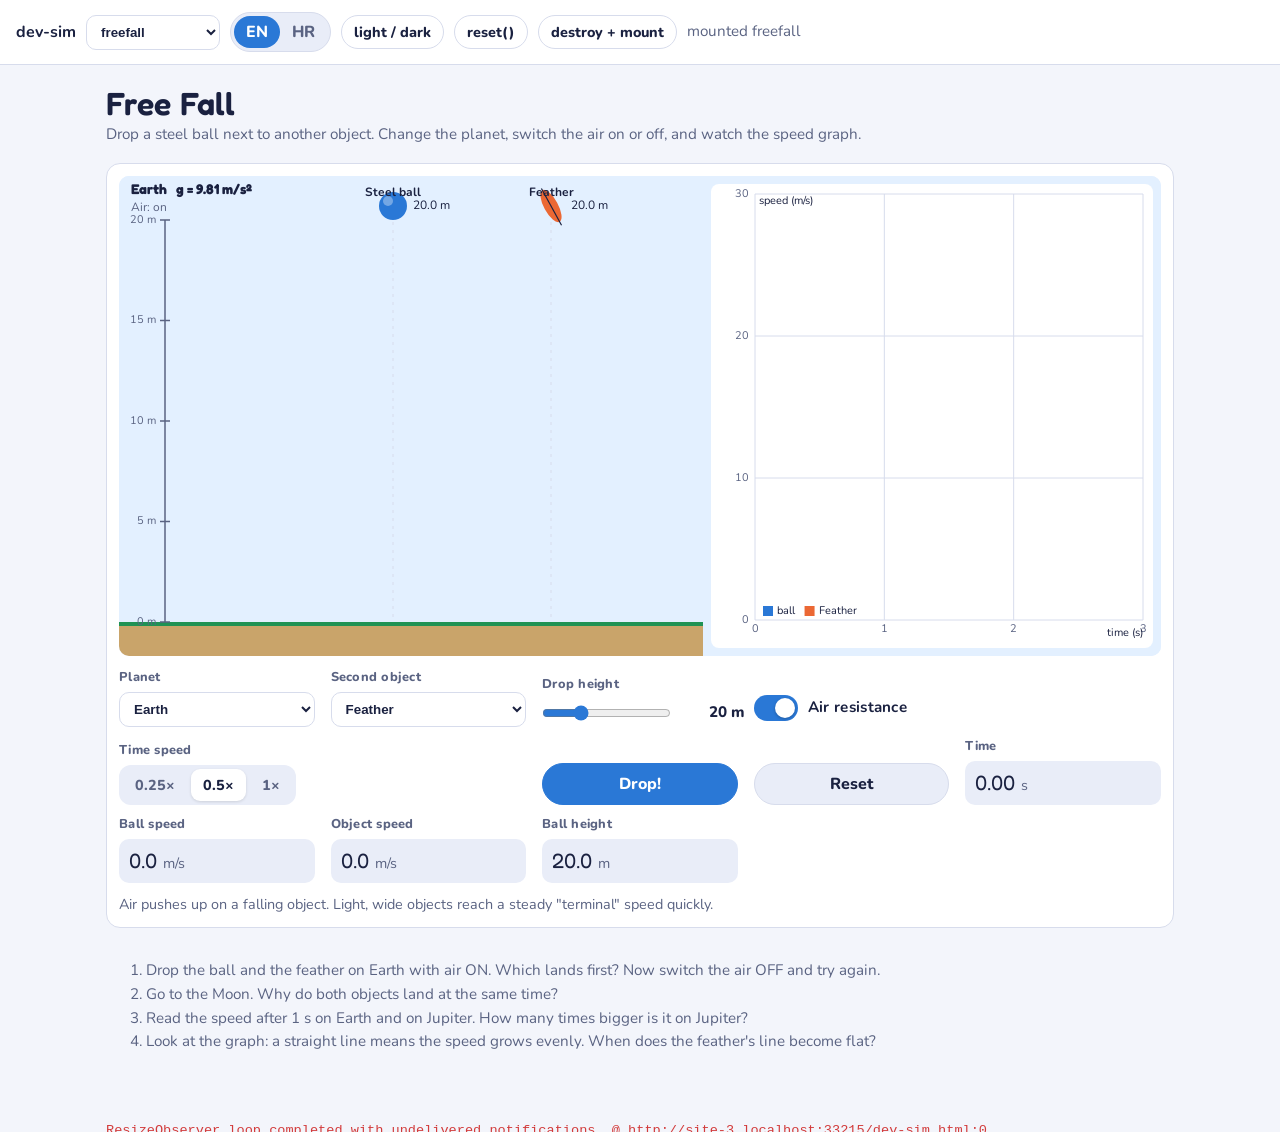
==== dev-sim.html @ 3a92bb30 "FizLab: bilingual physics learning app Co-Authored-By: Claude Fable 5.1 <noreply@anthropic.com>" ====
<!doctype html>
<html lang="en">
<head>
<meta charset="utf-8">
<meta name="viewport" content="width=device-width, initial-scale=1">
<title>FizLab sim dev harness</title>
<link rel="stylesheet" href="https://fonts.googleapis.com/css2?family=Fredoka:wght@500;600;700&family=Nunito:ital,wght@0,400;0,700;0,800;1,400&display=swap">
<link rel="stylesheet" href="css/app.css">
<style>
  .dev-bar { display:flex; gap:10px; align-items:center; flex-wrap:wrap; padding:12px 16px; border-bottom:1px solid var(--line); background:var(--surface); }
  .dev-main { max-width: 1100px; margin: 0 auto; padding: 20px 16px; display:grid; gap:16px; }
  .dev-tasks { color: var(--muted); font-size:.95rem; }
  #err { color: var(--bad); white-space: pre-wrap; font-family: ui-monospace, monospace; font-size: .85rem; }
</style>
</head>
<body>
<div class="dev-bar">
  <b>dev-sim</b>
  <select id="pick" class="sk-select"></select>
  <span class="lang-switch"><button data-l="en" class="is-active">EN</button><button data-l="hr">HR</button></span>
  <button id="theme" class="btn sm">light / dark</button>
  <button id="reset" class="btn sm">reset()</button>
  <button id="remount" class="btn sm">destroy + mount</button>
  <span id="status" class="dev-tasks"></span>
</div>
<div class="dev-main">
  <div><h1 id="title"></h1><p id="summary" class="dev-tasks"></p></div>
  <div class="sim-stage" id="stage"></div>
  <ol id="tasks" class="dev-tasks"></ol>
  <pre id="err"></pre>
</div>
<script src="js/sims/_core.js"></script>
<script>
(function(){
  const ids = ['freefall','motion','motiongraphs','galileo','forces','forcepairs','pendulum','circular','space','density','pressure','lever','states','energy','energybars','heat','heattransfer','spring','circuit','static','magnet','electromagnet','waves','sound','light','color','measure','inquiry'];
  const q = new URLSearchParams(location.search);
  let id = q.get('sim') || 'freefall';
  const pick = document.getElementById('pick');
  ids.forEach(i => { const o = document.createElement('option'); o.value = i; o.textContent = i; pick.appendChild(o); });
  pick.value = id;
  pick.addEventListener('change', () => { location.search = '?sim=' + pick.value; });
  let lang = 'en', handle = null;
  const err = document.getElementById('err');
  window.addEventListener('error', e => { err.textContent += '\n' + e.message + ' @ ' + (e.filename||'') + ':' + e.lineno; });
  function ctx() {
    return { lang, theme: SimKit.theme(), reducedMotion: false, t: o => SimKit.tr(o, lang) };
  }
  function mount() {
    const def = Sims.byId[id];
    if (!def) { err.textContent = 'Sim "' + id + '" did not register. Check the file name and Sims.register call.'; return; }
    document.getElementById('title').textContent = SimKit.tr(def.title, lang);
    document.getElementById('summary').textContent = SimKit.tr(def.summary, lang);
    const t = document.getElementById('tasks'); t.innerHTML = '';
    (def.tasks||[]).forEach(x => { const li = document.createElement('li'); li.textContent = SimKit.tr(x, lang); t.appendChild(li); });
    const stage = document.getElementById('stage'); stage.innerHTML = '';
    try { handle = def.mount(stage, ctx()); } catch (e) { err.textContent = 'mount() threw: ' + e.stack; console.error(e); }
    document.getElementById('status').textContent = 'mounted ' + id;
    if (q.get('auto') && handle && !window.__autoStarted) { window.__autoStarted = true; runAuto(); }
  }
  function runAuto() {
    // automated smoke sequence used by tools/smoke.sh
    const log = m => { err.textContent += '\n[auto] ' + m; };
    const steps = [
      () => { handle.setLang('hr'); lang = 'hr'; log('setLang hr ok'); },
      () => { document.documentElement.setAttribute('data-theme', 'dark'); handle.setTheme(SimKit.theme()); log('setTheme dark ok'); },
      () => { handle.reset(); log('reset ok'); },
      () => { // poke every control once
        const stage = document.getElementById('stage');
        stage.querySelectorAll('input[type=range]').forEach(r => { r.value = (parseFloat(r.min) + parseFloat(r.max)) / 2; r.dispatchEvent(new Event('input', {bubbles:true})); });
        stage.querySelectorAll('select').forEach(sel => { if (sel.options.length > 1) { sel.selectedIndex = 1; sel.dispatchEvent(new Event('change', {bubbles:true})); } });
        stage.querySelectorAll('input[type=checkbox]').forEach(c => { c.checked = !c.checked; c.dispatchEvent(new Event('change', {bubbles:true})); });
        stage.querySelectorAll('.sk-seg-btn').forEach(b => b.click());
        stage.querySelectorAll('button.sk-btn').forEach(b => b.click());
        log('poked controls ok');
      },
      () => { const c = document.querySelector('#stage canvas'); if (c) { const r = c.getBoundingClientRect(); const ev = (t, x, y) => c.dispatchEvent(new PointerEvent(t, {bubbles:true, clientX: r.left + x, clientY: r.top + y, pointerId: 1, isPrimary: true, button: 0})); ev('pointerdown', r.width*0.5, r.height*0.5); ev('pointermove', r.width*0.6, r.height*0.4); ev('pointerup', r.width*0.6, r.height*0.4); } log('pointer ok'); },
      () => { handle.destroy(); log('destroy ok'); mount(); log('remount ok'); },
      () => { handle.destroy(); log('SMOKE DONE'); }
    ];
    let i = 0;
    const next = () => { if (i >= steps.length) return; try { steps[i++](); } catch (e) { log('STEP FAILED: ' + (e.stack || e.message)); } setTimeout(next, 400); };
    setTimeout(next, 600);
  }
  document.querySelectorAll('.lang-switch button').forEach(b => b.addEventListener('click', () => {
    lang = b.dataset.l; document.querySelectorAll('.lang-switch button').forEach(x => x.classList.toggle('is-active', x === b));
    if (handle) { handle.setLang(lang); const def = Sims.byId[id]; document.getElementById('title').textContent = SimKit.tr(def.title, lang); document.getElementById('summary').textContent = SimKit.tr(def.summary, lang);
      const t = document.getElementById('tasks'); t.innerHTML=''; (def.tasks||[]).forEach(x => { const li = document.createElement('li'); li.textContent = SimKit.tr(x, lang); t.appendChild(li); }); }
  }));
  document.getElementById('theme').addEventListener('click', () => {
    const cur = document.documentElement.getAttribute('data-theme');
    const next = cur === 'dark' ? 'light' : 'dark';
    document.documentElement.setAttribute('data-theme', next);
    if (handle) handle.setTheme(SimKit.theme());
  });
  document.getElementById('reset').addEventListener('click', () => handle && handle.reset());
  document.getElementById('remount').addEventListener('click', () => { if (handle) handle.destroy(); mount(); });
  const s = document.createElement('script');
  s.src = 'js/sims/' + id + '.js';
  s.onload = mount;
  s.onerror = () => { err.textContent = 'Could not load js/sims/' + id + '.js'; };
  document.body.appendChild(s);
})();
</script>
</body>
</html>
---- css/app.css ----
/* FizLab — stylesheet
   Layout concept: "lab bench" — sticky top bar, a topic rail on wide screens,
   a content panel with Lesson / Simulation / Quiz / At-home tabs; home shows topic cards. */
:root {
  --font-display: 'Fredoka', 'Nunito', system-ui, sans-serif;
  --font-body: 'Nunito', system-ui, -apple-system, 'Segoe UI', sans-serif;
  --bg: #f3f5fb; --surface: #ffffff; --surface2: #e9edf8; --fg: #1a2140; --muted: #5a6382; --line: #d7dcec;
  --accent: #2a78d6; --accent-ink: #ffffff; --accent-soft: #dcebfb;
  --accent2: #eda100; --accent2-soft: #fff1cc;
  --good: #1f9254; --good-soft: #dcf5e6; --warn: #d08700; --warn-soft: #fff3d6; --bad: #d23c3c; --bad-soft: #fde1e1;
  --c1: #2a78d6; --c2: #eb6834; --c3: #1baf7a; --c4: #eda100; --c5: #e87ba4; --c6: #008300; --c7: #6250d6; --c8: #e34948;
  --sky: #e3f0ff; --ground: #c9a46a; --water: #8ec5f5;
  --shadow: 0 2px 10px rgba(26, 33, 64, .08);
  --radius: 14px;
  --rail-w: 264px;
}
@media (prefers-color-scheme: dark) {
  :root:not([data-theme="light"]) {
    --bg: #0e1322; --surface: #171d33; --surface2: #202842; --fg: #e9ecf8; --muted: #a4acc8; --line: #2d3657;
    --accent: #3987e5; --accent-ink: #ffffff; --accent-soft: #1d3457;
    --accent2: #f0b429; --accent2-soft: #3d3012;
    --good: #35b36f; --good-soft: #15321f; --warn: #e5a52c; --warn-soft: #3a2d10; --bad: #ee6b6b; --bad-soft: #3d1a1a;
    --c1: #3987e5; --c2: #d95926; --c3: #199e70; --c4: #c98500; --c5: #d55181; --c6: #008300; --c7: #9085e9; --c8: #e66767;
    --sky: #1a2744; --ground: #6b5533; --water: #2d5f99;
    --shadow: 0 2px 12px rgba(0, 0, 0, .35);
    color-scheme: dark;
  }
}
:root[data-theme="dark"] {
  --bg: #0e1322; --surface: #171d33; --surface2: #202842; --fg: #e9ecf8; --muted: #a4acc8; --line: #2d3657;
  --accent: #3987e5; --accent-ink: #ffffff; --accent-soft: #1d3457;
  --accent2: #f0b429; --accent2-soft: #3d3012;
  --good: #35b36f; --good-soft: #15321f; --warn: #e5a52c; --warn-soft: #3a2d10; --bad: #ee6b6b; --bad-soft: #3d1a1a;
  --c1: #3987e5; --c2: #d95926; --c3: #199e70; --c4: #c98500; --c5: #d55181; --c6: #008300; --c7: #9085e9; --c8: #e66767;
  --sky: #1a2744; --ground: #6b5533; --water: #2d5f99;
  --shadow: 0 2px 12px rgba(0, 0, 0, .35);
  color-scheme: dark;
}

* { box-sizing: border-box; }
html { height: 100%; }
body {
  margin: 0; min-height: 100%;
  background: var(--bg); color: var(--fg);
  font-family: var(--font-body); font-size: 16px; line-height: 1.55;
  -webkit-font-smoothing: antialiased;
}
body::before { content: ""; position: fixed; inset: 0 0 auto; height: env(safe-area-inset-top, 0px); z-index: 60; background: var(--surface); }
h1, h2, h3, h4 { font-family: var(--font-display); font-weight: 600; line-height: 1.2; margin: 0; text-wrap: balance; letter-spacing: .005em; }
p { margin: 0; }
a { color: var(--accent); }
button { font-family: inherit; font-size: inherit; color: inherit; }
:focus-visible { outline: 3px solid var(--accent); outline-offset: 2px; border-radius: 6px; }
[hidden] { display: none !important; }
.num { font-variant-numeric: tabular-nums; }
.visually-hidden { position: absolute; width: 1px; height: 1px; overflow: hidden; clip: rect(0 0 0 0); white-space: nowrap; }

/* ---------- top bar ---------- */
.topbar {
  position: sticky; top: env(safe-area-inset-top, 0px); z-index: 50;
  background: var(--surface); border-bottom: 1px solid var(--line);
  padding-left: max(16px, env(safe-area-inset-left, 0px)); padding-right: max(16px, env(safe-area-inset-right, 0px));
}
.topbar-inner { max-width: 1280px; margin: 0 auto; display: flex; align-items: center; gap: 8px 12px; min-height: 56px; flex-wrap: wrap; padding-block: 6px; }
.brand { display: flex; align-items: center; gap: 10px; text-decoration: none; color: inherit; margin-right: auto; order: 1; }
.top-tools { order: 2; }
.nav { order: 3; flex: 1 1 100%; overflow-x: auto; flex-wrap: nowrap; scrollbar-width: none; -webkit-overflow-scrolling: touch; margin: 0 -4px; padding: 0 4px 2px; }
.nav::-webkit-scrollbar { display: none; }
@media (min-width: 900px) { .nav { order: 2; flex: 0 1 auto; overflow: visible; margin: 0; padding: 0; } .top-tools { order: 3; } }
.brand-mark { width: 36px; height: 36px; flex: none; }
.brand-name { font-family: var(--font-display); font-weight: 700; font-size: 1.35rem; letter-spacing: .01em; }
.brand-tag { font-size: .8rem; color: var(--muted); display: none; }
@media (min-width: 720px) { .brand-tag { display: block; } }
.nav { display: flex; gap: 4px; }
.nav a {
  text-decoration: none; color: var(--muted); padding: 7px 12px; border-radius: 999px; font-weight: 700; font-size: .95rem; white-space: nowrap;
}
.nav a:hover { background: var(--surface2); color: var(--fg); }
.nav a.is-active { background: var(--accent-soft); color: var(--accent); }
.top-tools { display: flex; align-items: center; gap: 8px; }

.lang-switch { display: inline-flex; border: 1px solid var(--line); border-radius: 999px; padding: 3px; background: var(--surface2); }
.lang-switch button {
  border: 0; background: transparent; padding: 5px 12px; border-radius: 999px; font-weight: 800; cursor: pointer; color: var(--muted);
}
.lang-switch button.is-active { background: var(--accent); color: var(--accent-ink); }
.icon-btn { border: 1px solid var(--line); background: var(--surface); width: 38px; height: 38px; border-radius: 50%; cursor: pointer; display: inline-grid; place-items: center; }
.icon-btn:hover { background: var(--surface2); }
.icon-btn svg { width: 20px; height: 20px; }

/* ---------- app frame ---------- */
.app {
  max-width: 1280px; margin: 0 auto;
  padding-left: max(16px, env(safe-area-inset-left, 0px)); padding-right: max(16px, env(safe-area-inset-right, 0px));
  padding-block: 20px 56px;
  display: grid; grid-template-columns: 1fr; gap: 24px;
}
@media (min-width: 1000px) {
  .app.has-rail { grid-template-columns: var(--rail-w) minmax(0, 1fr); }
}
.rail { display: none; }
@media (min-width: 1000px) {
  .app.has-rail .rail { display: block; position: sticky; top: calc(76px + env(safe-area-inset-top, 0px)); align-self: start; max-height: calc(100vh - 100px); overflow: auto; }
}
.rail h2 { font-size: .8rem; text-transform: uppercase; letter-spacing: .08em; color: var(--muted); font-family: var(--font-body); font-weight: 800; margin: 8px 12px 6px; }
.rail-list { list-style: none; margin: 0 0 14px; padding: 0; display: grid; gap: 2px; }
.rail-list a { display: flex; align-items: center; gap: 10px; text-decoration: none; color: inherit; padding: 8px 12px; border-radius: 10px; font-weight: 700; font-size: .95rem; }
.rail-list a:hover { background: var(--surface2); }
.rail-list a.is-active { background: var(--accent-soft); color: var(--accent); }
.rail-list .dot { width: 10px; height: 10px; border-radius: 50%; flex: none; }
.rail-list .pct { margin-left: auto; font-size: .75rem; color: var(--muted); }
main { min-width: 0; }

/* ---------- home ---------- */
.hero {
  background: var(--surface); border: 1px solid var(--line); border-radius: 22px; padding: 28px; display: grid; gap: 18px; grid-template-columns: 1fr; align-items: center;
  box-shadow: var(--shadow); overflow: hidden; position: relative;
}
@media (min-width: 820px) { .hero { grid-template-columns: 1.3fr 1fr; padding: 36px; } }
.hero h1 { font-size: clamp(1.9rem, 4vw, 3rem); }
.hero h1 em { font-style: normal; color: var(--accent); }
.hero .lede { color: var(--muted); font-size: 1.1rem; max-width: 52ch; margin-top: 10px; }
.hero-actions { display: flex; gap: 10px; flex-wrap: wrap; margin-top: 18px; }
.hero-art { min-height: 200px; }
.hero-art canvas { width: 100%; height: 240px; display: block; border-radius: 16px; background: var(--sky); }
.stats { display: flex; gap: 22px; flex-wrap: wrap; margin-top: 18px; }
.stat b { font-family: var(--font-display); font-size: 1.5rem; display: block; line-height: 1; }
.stat span { font-size: .85rem; color: var(--muted); }

.section-head { display: flex; align-items: baseline; justify-content: space-between; gap: 12px; flex-wrap: wrap; margin: 30px 0 14px; }
.section-head h2 { font-size: 1.5rem; }
.chips { display: flex; gap: 8px; flex-wrap: wrap; }
.chip { border: 1px solid var(--line); background: var(--surface); border-radius: 999px; padding: 6px 12px; font-weight: 700; font-size: .85rem; cursor: pointer; color: var(--muted); }
.chip.is-active { background: var(--fg); color: var(--bg); border-color: var(--fg); }

.topic-grid { display: grid; grid-template-columns: repeat(auto-fill, minmax(230px, 1fr)); gap: 14px; }
.topic-card {
  position: relative; text-align: left; border: 1px solid var(--line); background: var(--surface); border-radius: var(--radius); padding: 16px; cursor: pointer;
  display: grid; grid-template-columns: 48px 1fr; gap: 12px; align-items: start; transition: transform .15s ease, box-shadow .15s ease; text-decoration: none; color: inherit;
}
.topic-card:hover { transform: translateY(-2px); box-shadow: var(--shadow); }
.topic-icon { width: 48px; height: 48px; border-radius: 14px; display: grid; place-items: center; color: #fff; }
.topic-icon svg { width: 28px; height: 28px; }
.topic-card h3 { font-size: 1.15rem; }
.topic-card .tag { font-size: .8rem; color: var(--muted); margin-top: 2px; }
.topic-card .meta { grid-column: 1 / -1; display: flex; gap: 10px; align-items: center; font-size: .8rem; color: var(--muted); }
.progress-bar { flex: 1; height: 6px; background: var(--surface2); border-radius: 999px; overflow: hidden; }
.progress-bar i { display: block; height: 100%; background: var(--good); border-radius: 999px; }
.grade-pill { font-size: .72rem; font-weight: 800; padding: 2px 8px; border-radius: 999px; background: var(--surface2); color: var(--muted); letter-spacing: .03em; }

.quick-grid { display: grid; grid-template-columns: repeat(auto-fill, minmax(220px, 1fr)); gap: 14px; }
.quick-card { border: 1px solid var(--line); background: var(--surface); border-radius: var(--radius); padding: 16px; text-align: left; cursor: pointer; display: grid; gap: 6px; text-decoration: none; color: inherit; }
.quick-card:hover { box-shadow: var(--shadow); }
.quick-card h3 { font-size: 1.05rem; }
.quick-card p { color: var(--muted); font-size: .9rem; }

/* ---------- buttons ---------- */
.btn { border: 1px solid var(--line); background: var(--surface); color: var(--fg); padding: 10px 18px; border-radius: 999px; font-weight: 800; cursor: pointer; display: inline-flex; align-items: center; gap: 8px; text-decoration: none; }
.btn:hover { background: var(--surface2); }
.btn.primary { background: var(--accent); color: var(--accent-ink); border-color: var(--accent); }
.btn.primary:hover { filter: brightness(1.08); }
.btn.warm { background: var(--accent2); color: #2a1d00; border-color: var(--accent2); }
.btn.ghost { background: transparent; }
.btn:disabled { opacity: .5; cursor: default; }
.btn.sm { padding: 6px 12px; font-size: .9rem; }

/* ---------- topic view ---------- */
.topic-head { display: grid; gap: 10px; margin-bottom: 18px; }
.topic-head .crumbs { font-size: .9rem; color: var(--muted); display: flex; gap: 8px; align-items: center; }
.topic-head .crumbs a { color: var(--muted); text-decoration: none; font-weight: 700; }
.topic-head .crumbs a:hover { color: var(--accent); }
.topic-title { display: flex; align-items: center; gap: 14px; flex-wrap: wrap; }
.topic-title h1 { font-size: clamp(1.6rem, 3vw, 2.3rem); }
.topic-title .topic-icon { width: 54px; height: 54px; }
.topic-head .lede { color: var(--muted); max-width: 70ch; font-size: 1.05rem; }

.tabs { display: flex; gap: 4px; border-bottom: 2px solid var(--line); margin-bottom: 20px; overflow-x: auto; }
.tabs button { border: 0; background: transparent; padding: 10px 14px; font-weight: 800; color: var(--muted); cursor: pointer; border-bottom: 3px solid transparent; margin-bottom: -2px; white-space: nowrap; display: inline-flex; gap: 8px; align-items: center; }
.tabs button.is-active { color: var(--accent); border-bottom-color: var(--accent); }
.tabs .done { width: 8px; height: 8px; border-radius: 50%; background: var(--good); display: inline-block; }

/* lesson */
.lesson { display: grid; gap: 22px; grid-template-columns: 1fr; }
@media (min-width: 1100px) { .lesson { grid-template-columns: minmax(0, 1fr) 300px; align-items: start; } }
.prose { max-width: 68ch; min-width: 0; font-size: 1.05rem; }
.prose section { margin-bottom: 26px; }
.prose h3 { font-size: 1.35rem; margin-bottom: 8px; }
.prose p { margin-bottom: 10px; }
.prose p:last-child { margin-bottom: 0; }
.prose .fig { margin: 12px 0; background: var(--surface); border: 1px solid var(--line); border-radius: 12px; padding: 10px; overflow-x: auto; }
.prose .fig svg { max-width: 100%; height: auto; display: block; margin: 0 auto; }
.prose ul { margin: 6px 0 10px; padding-left: 22px; }
.aside { display: grid; gap: 14px; min-width: 0; }
.panel { background: var(--surface); border: 1px solid var(--line); border-radius: var(--radius); padding: 16px; }
.panel h4 { font-size: .8rem; text-transform: uppercase; letter-spacing: .08em; color: var(--muted); font-family: var(--font-body); font-weight: 800; margin-bottom: 10px; }
.formula { font-family: var(--font-display); font-size: 1.45rem; padding: 8px 0 2px; }
.formula-row { padding: 8px 0; border-top: 1px solid var(--line); }
.formula-row:first-of-type { border-top: 0; }
.formula-row .desc { font-size: .9rem; color: var(--muted); }
.formula-row .units { font-size: .85rem; color: var(--fg); }
.terms { display: grid; gap: 8px; }
.term { display: grid; gap: 2px; }
.term b { font-weight: 800; }
.term span { font-size: .9rem; color: var(--muted); }
.term .alt { font-size: .8rem; color: var(--accent); font-weight: 700; }
.callout { border-left: 4px solid var(--accent2); background: var(--accent2-soft); border-radius: 10px; padding: 12px 14px; }
.callout h4 { color: var(--fg); }

/* sim */
.sim-head { display: flex; gap: 10px; align-items: center; flex-wrap: wrap; margin-bottom: 12px; }
.sim-head .summary { color: var(--muted); flex: 1 1 260px; }
.sim-wrap { display: grid; gap: 18px; grid-template-columns: 1fr; }
@media (min-width: 1100px) { .sim-wrap { grid-template-columns: minmax(0, 1fr) 280px; align-items: start; } }
.sim-stage { min-width: 0; background: var(--surface); border: 1px solid var(--line); border-radius: var(--radius); padding: 12px; }
.sk-canvas-wrap { width: 100%; }
.sk-canvas { display: block; width: 100%; border-radius: 10px; background: var(--sky); touch-action: none; }
.sim-tasks ol { margin: 0; padding: 0; list-style: none; display: grid; gap: 8px; }
.sim-tasks li { display: flex; gap: 10px; align-items: flex-start; font-size: .95rem; }
.sim-tasks input { margin-top: 4px; width: 18px; height: 18px; accent-color: var(--good); flex: none; }
.sim-tasks li.done label { text-decoration: line-through; color: var(--muted); }

/* SimKit controls */
.sk-controls { display: grid; grid-template-columns: repeat(auto-fit, minmax(170px, 1fr)); gap: 10px 16px; margin-top: 12px; align-items: end; }
.sk-field { display: grid; gap: 4px; min-width: 0; }
.sk-field.is-disabled { opacity: .45; }
.sk-label { font-size: .8rem; font-weight: 800; color: var(--muted); letter-spacing: .02em; }
.sk-slider-row { display: flex; align-items: center; gap: 10px; }
.sk-slider { flex: 1; accent-color: var(--accent); height: 28px; margin: 0; min-width: 0; }
.sk-value { font-variant-numeric: tabular-nums; font-weight: 800; min-width: 64px; text-align: right; font-size: .95rem; white-space: nowrap; }
.sk-btn { border: 1px solid var(--line); background: var(--surface2); color: var(--fg); padding: 9px 14px; border-radius: 999px; font-weight: 800; cursor: pointer; white-space: nowrap; }
.sk-btn:hover { filter: brightness(1.04); }
.sk-btn.primary { background: var(--accent); color: var(--accent-ink); border-color: var(--accent); }
.sk-btn.is-active { outline: 3px solid var(--accent-soft); }
.sk-btn:disabled { opacity: .5; cursor: default; }
.sk-field-btn { align-self: end; }
.sk-select { border: 1px solid var(--line); background: var(--surface); color: var(--fg); padding: 8px 10px; border-radius: 10px; font-weight: 700; min-width: 0; }
.sk-field-toggle { grid-template-columns: auto 1fr; align-items: center; gap: 10px; padding: 4px 0 6px; }
.sk-field-toggle .sk-label { font-size: .95rem; color: var(--fg); font-weight: 700; }
.sk-switch { position: relative; width: 44px; height: 26px; display: inline-block; }
.sk-switch .sk-check { position: absolute; inset: 0; width: 100%; height: 100%; margin: 0; opacity: 0; cursor: pointer; }
.sk-switch-knob { position: absolute; inset: 0; background: var(--line); border-radius: 999px; transition: background .15s; pointer-events: none; }
.sk-switch-knob::after { content: ""; position: absolute; top: 3px; left: 3px; width: 20px; height: 20px; border-radius: 50%; background: var(--surface); transition: transform .15s; box-shadow: 0 1px 3px rgba(0,0,0,.25); }
.sk-check:checked + .sk-switch-knob { background: var(--accent); }
.sk-check:checked + .sk-switch-knob::after { transform: translateX(18px); }
.sk-check:focus-visible + .sk-switch-knob { outline: 3px solid var(--accent); outline-offset: 2px; }
.sk-seg { display: inline-flex; flex-wrap: wrap; gap: 4px; background: var(--surface2); padding: 4px; border-radius: 12px; justify-self: start; }
@media (min-width: 560px) { .sk-field-seg { grid-column: span 2; } }
.sk-seg-btn { border: 0; background: transparent; padding: 6px 12px; border-radius: 9px; font-weight: 800; cursor: pointer; color: var(--muted); font-size: .9rem; }
.sk-seg-btn.is-active { background: var(--surface); color: var(--fg); box-shadow: 0 1px 3px rgba(0,0,0,.12); }
.sk-field-readout .sk-readout { display: flex; align-items: baseline; gap: 6px; padding: 6px 10px; background: var(--surface2); border-radius: 10px; }
.sk-readout-value { font-family: var(--font-display); font-size: 1.3rem; font-variant-numeric: tabular-nums; }
.sk-readout-unit { color: var(--muted); font-size: .9rem; }
.sk-note { grid-column: 1 / -1; color: var(--muted); font-size: .9rem; margin: 0; }

/* quiz */
.quiz { max-width: 760px; }
.quiz-top { display: flex; align-items: center; justify-content: space-between; gap: 12px; margin-bottom: 14px; flex-wrap: wrap; }
.quiz-top .progress-bar { flex: 1 1 160px; height: 10px; }
.quiz-card { background: var(--surface); border: 1px solid var(--line); border-radius: var(--radius); padding: 22px; display: grid; gap: 16px; }
.quiz-q { font-size: 1.25rem; font-weight: 700; }
.quiz-type { font-size: .78rem; text-transform: uppercase; letter-spacing: .08em; color: var(--muted); font-weight: 800; }
.options { display: grid; gap: 10px; }
.option { text-align: left; border: 2px solid var(--line); background: var(--surface); border-radius: 12px; padding: 12px 14px; cursor: pointer; display: flex; gap: 12px; align-items: center; font-size: 1.02rem; }
.option:hover:not(:disabled) { border-color: var(--accent); }
.option .key { width: 28px; height: 28px; border-radius: 8px; background: var(--surface2); display: inline-grid; place-items: center; font-weight: 800; font-size: .9rem; flex: none; }
.option.correct { border-color: var(--good); background: var(--good-soft); }
.option.wrong { border-color: var(--bad); background: var(--bad-soft); }
.option:disabled { cursor: default; }
.num-answer { display: flex; gap: 10px; align-items: center; flex-wrap: wrap; }
.num-answer input { font: inherit; font-size: 1.1rem; padding: 10px 12px; border: 2px solid var(--line); border-radius: 10px; width: 160px; background: var(--surface); color: var(--fg); font-variant-numeric: tabular-nums; }
.num-answer .unit { font-weight: 800; color: var(--muted); }
.feedback { border-radius: 12px; padding: 12px 14px; display: grid; gap: 4px; }
.feedback.ok { background: var(--good-soft); border-left: 4px solid var(--good); }
.feedback.no { background: var(--bad-soft); border-left: 4px solid var(--bad); }
.feedback b { font-weight: 800; }
.quiz-actions { display: flex; gap: 10px; justify-content: flex-end; flex-wrap: wrap; }
.result { text-align: center; display: grid; gap: 14px; justify-items: center; padding: 10px; }
.score-ring { width: 150px; height: 150px; position: relative; }
.score-ring svg { width: 100%; height: 100%; transform: rotate(-90deg); }
.score-ring .label { position: absolute; inset: 0; display: grid; place-items: center; font-family: var(--font-display); font-size: 2rem; }
.result p { color: var(--muted); max-width: 44ch; }

/* at home */
.experiment { display: grid; gap: 16px; grid-template-columns: 1fr; max-width: 900px; }
@media (min-width: 820px) { .experiment { grid-template-columns: 1fr 1fr; } }
.experiment .panel ol, .experiment .panel ul { margin: 0; padding-left: 20px; display: grid; gap: 6px; }
.experiment .wide { grid-column: 1 / -1; }
.safety { border-left: 4px solid var(--warn); background: var(--warn-soft); border-radius: 10px; padding: 10px 14px; font-size: .95rem; }

/* glossary / formulas / flashcards / progress */
.toolbar { display: flex; gap: 10px; align-items: center; flex-wrap: wrap; margin-bottom: 16px; }
.search { font: inherit; padding: 10px 14px; border: 1px solid var(--line); border-radius: 999px; background: var(--surface); color: var(--fg); flex: 1 1 220px; min-width: 0; }
.table-wrap { overflow-x: auto; border: 1px solid var(--line); border-radius: var(--radius); background: var(--surface); }
table { border-collapse: collapse; width: 100%; min-width: 560px; }
th, td { text-align: left; padding: 10px 14px; border-bottom: 1px solid var(--line); vertical-align: top; }
th { font-size: .78rem; text-transform: uppercase; letter-spacing: .08em; color: var(--muted); }
tr:last-child td { border-bottom: 0; }
td b { font-weight: 800; }
td .alt { color: var(--accent); font-weight: 700; }
.formula-grid { display: grid; grid-template-columns: repeat(auto-fill, minmax(260px, 1fr)); gap: 14px; }
.formula-card { background: var(--surface); border: 1px solid var(--line); border-radius: var(--radius); padding: 16px; display: grid; gap: 6px; }
.formula-card .formula { font-size: 1.6rem; }
.formula-card .topic { font-size: .78rem; color: var(--muted); text-transform: uppercase; letter-spacing: .08em; font-weight: 800; }

.flash { max-width: 560px; margin: 0 auto; display: grid; gap: 14px; justify-items: center; }
.flashcard { width: 100%; aspect-ratio: 16 / 9; max-width: 100%; perspective: 1200px; cursor: pointer; border: 0; background: transparent; padding: 0; }
.flashcard-inner { position: relative; width: 100%; height: 100%; transition: transform .5s; transform-style: preserve-3d; }
.flashcard.is-flipped .flashcard-inner { transform: rotateY(180deg); }
.flash-face { position: absolute; inset: 0; backface-visibility: hidden; border-radius: 18px; border: 1px solid var(--line); background: var(--surface); display: grid; place-items: center; padding: 24px; text-align: center; font-size: 1.3rem; box-shadow: var(--shadow); }
.flash-face.back { transform: rotateY(180deg); background: var(--accent-soft); font-size: 1.05rem; }
.flash-face small { display: block; font-size: .78rem; color: var(--muted); text-transform: uppercase; letter-spacing: .08em; margin-bottom: 8px; font-weight: 800; }
@media (prefers-reduced-motion: reduce) { .flashcard-inner { transition: none; } .topic-card { transition: none; } }

.badges { display: grid; grid-template-columns: repeat(auto-fill, minmax(200px, 1fr)); gap: 12px; }
.badge { background: var(--surface); border: 1px solid var(--line); border-radius: var(--radius); padding: 14px; display: grid; grid-template-columns: 44px 1fr; gap: 12px; align-items: center; }
.badge.locked { opacity: .5; filter: grayscale(1); }
.badge-icon { width: 44px; height: 44px; border-radius: 50%; display: grid; place-items: center; background: var(--accent2-soft); color: var(--fg); font-size: 1.3rem; }
.badge b { display: block; }
.badge span { font-size: .85rem; color: var(--muted); }
.progress-table td .progress-bar { width: 140px; display: inline-block; vertical-align: middle; margin-right: 8px; }

.empty { color: var(--muted); padding: 24px; text-align: center; }
footer.foot { color: var(--muted); font-size: .85rem; text-align: center; padding: 30px 0 0; }
.toast { position: fixed; left: 50%; bottom: calc(20px + env(safe-area-inset-bottom, 0px)); transform: translateX(-50%); background: var(--fg); color: var(--bg); padding: 10px 16px; border-radius: 999px; font-weight: 700; box-shadow: var(--shadow); z-index: 80; opacity: 0; transition: opacity .25s; pointer-events: none; }
.toast.show { opacity: 1; }
.kbd { font-family: ui-monospace, monospace; font-size: .8rem; background: var(--surface2); padding: 1px 6px; border-radius: 6px; border: 1px solid var(--line); }

/* ---------- practice problems ---------- */
.practice { max-width: 820px; }
.practice-card { background: var(--surface); border: 1px solid var(--line); border-radius: var(--radius); padding: 22px; display: grid; gap: 14px; }
.practice-head { display: flex; justify-content: space-between; gap: 10px; flex-wrap: wrap; align-items: center; }
.practice-head a { text-decoration: none; }
.level-stars { font-size: .85rem; font-weight: 800; color: var(--accent2); letter-spacing: .05em; }
.practice-text { font-size: 1.15rem; font-weight: 700; line-height: 1.5; }
.practice-hint { background: var(--accent2-soft); border-left: 4px solid var(--accent2); border-radius: 10px; padding: 10px 14px; }
.practice-steps { background: var(--surface2); border-radius: 12px; padding: 12px 16px; }
.practice-steps ol { margin: 6px 0 0; padding-left: 22px; display: grid; gap: 4px; font-variant-numeric: tabular-nums; }
.practice-answer { margin-top: 8px; font-weight: 800; }
.practice-actions { justify-content: flex-start; }
.quiz-top .summary { color: var(--muted); flex: 1 1 260px; margin: 0; }
.worksheet { margin-top: 16px; }
.ws-list { margin: 0; padding-left: 26px; display: grid; gap: 14px; }
.ws-list li { background: var(--surface); border: 1px solid var(--line); border-radius: 12px; padding: 12px 14px 12px 10px; }
.ws-meta { display: flex; gap: 10px; align-items: center; margin-bottom: 4px; }
.ws-answer { display: none; margin-top: 8px; color: var(--good); }
.worksheet.show-answers .ws-answer { display: block; }
.summary-panel { margin-bottom: 26px; border-left: 4px solid var(--accent); }
.summary-list { margin: 0; padding-left: 20px; display: grid; gap: 6px; font-size: 1rem; }
.myth { padding: 8px 0; border-top: 1px solid var(--line); font-size: .92rem; display: grid; gap: 3px; }
.myth:first-of-type { border-top: 0; }
.myth-q { color: var(--muted); }
.myth-a b { color: var(--good); }
.worked { background: var(--surface); border: 1px solid var(--line); border-radius: var(--radius); padding: 18px; margin-top: 10px; }
.worked .practice-text { font-size: 1.05rem; }
.worked .practice-steps { margin-top: 10px; }

/* ---------- scientists ---------- */
.sci-grid { display: grid; gap: 12px; }
.sci-card { display: grid; grid-template-columns: 64px 1fr; gap: 14px; background: var(--surface); border: 1px solid var(--line); border-radius: var(--radius); padding: 16px; align-items: start; }
.sci-card.is-croatia { border-left: 4px solid var(--c8); }
.sci-year { font-family: var(--font-display); font-size: 1.2rem; color: var(--muted); padding-top: 4px; }
.sci-main { display: grid; gap: 6px; min-width: 0; }
.sci-main h3 { font-size: 1.25rem; }
.sci-meta { display: flex; gap: 8px; flex-wrap: wrap; align-items: center; color: var(--muted); font-size: .9rem; }
.sci-field { color: var(--accent); font-weight: 700; font-size: .95rem; }
.sci-body { display: grid; gap: 10px; margin-top: 4px; }
.sci-body .chips { display: inline-flex; }
.sci-body a.chip { text-decoration: none; }
.sci-main > .btn { justify-self: start; }

/* ---------- converter ---------- */
.converter { display: grid; gap: 12px; margin-bottom: 16px; }
.converter .toolbar { margin: 0; }
.conv-result { font-family: var(--font-display); font-size: 1.5rem; padding: 10px 14px; background: var(--accent-soft); border-radius: 12px; color: var(--fg); overflow-wrap: anywhere; }

/* ---------- brain teasers + guide ---------- */
.rank-pool { display: grid; gap: 8px; }
.rank-placed { margin: 0 0 12px; padding: 0; list-style: none; display: grid; gap: 6px; }
.rank-placed li { display: flex; gap: 10px; align-items: center; background: var(--surface2); border-radius: 10px; padding: 8px 12px; border: 2px solid transparent; }
.rank-placed li.correct { border-color: var(--good); background: var(--good-soft); }
.rank-placed li.wrong { border-color: var(--bad); background: var(--bad-soft); }
.rank-placed .key, .rank-pool .key { width: 28px; height: 28px; border-radius: 8px; background: var(--surface); display: inline-grid; place-items: center; font-weight: 800; font-size: .9rem; flex: none; }
.rank-correct { margin: 6px 0 0; padding-left: 22px; }
.guide { margin-top: 16px; }
.guide summary { cursor: pointer; font-weight: 800; color: var(--accent); }
.guide-steps { margin: 10px 0 0; padding-left: 22px; display: grid; gap: 6px; }
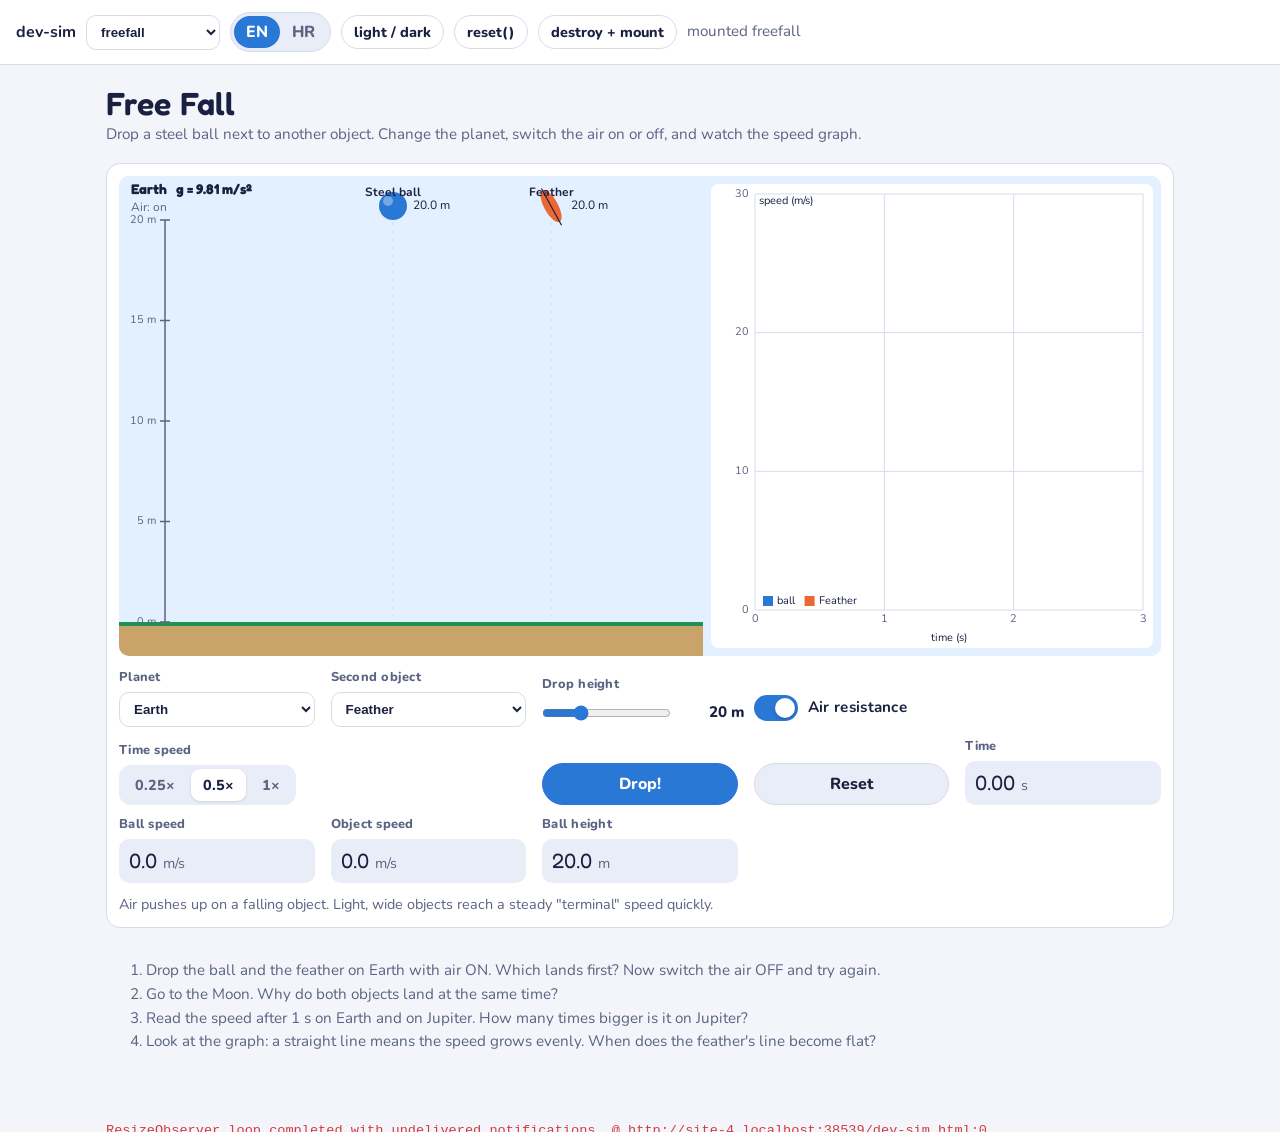
==== commit c5a599c9: "Add home lab, exams, teacher corner and 20 new simulations Research-based extension inspired by univ" ====
--- a/dev-sim.html
+++ b/dev-sim.html
@@ -32,7 +32,7 @@
 <script src="js/sims/_core.js"></script>
 <script>
 (function(){
-  const ids = ['freefall','motion','motiongraphs','galileo','forces','forcepairs','pendulum','circular','space','density','pressure','lever','states','energy','energybars','heat','heattransfer','spring','circuit','static','magnet','electromagnet','waves','sound','light','color','measure','inquiry'];
+  const ids = ['freefall','motion','motiongraphs','galileo','forces','forcepairs','pendulum','circular','space','density','pressure','lever','states','energy','energybars','heat','heattransfer','spring','circuit','static','magnet','electromagnet','waves','sound','light','color','measure','inquiry','lens','eclipse','ripple','induction','resistance','energychain','gas','expansion','heatingcurve','hydraulics','pulleys','balance','friction','orbits','projectile','collisions','stopwatch','tonegen','datalab','sensors'];
   const q = new URLSearchParams(location.search);
   let id = q.get('sim') || 'freefall';
   const pick = document.getElementById('pick');
--- a/css/app.css
+++ b/css/app.css
@@ -384,3 +384,91 @@
 .guide { margin-top: 16px; }
 .guide summary { cursor: pointer; font-weight: 800; color: var(--accent); }
 .guide-steps { margin: 10px 0 0; padding-left: 22px; display: grid; gap: 6px; }
+
+/* ---------- SimKit extras (tools) ---------- */
+.sk-input { font: inherit; padding: 8px 10px; border: 1px solid var(--line); border-radius: 10px; background: var(--surface); color: var(--fg); min-width: 0; width: 100%; font-variant-numeric: tabular-nums; }
+.sk-panel { background: var(--surface2); border-radius: 12px; padding: 12px 14px; margin-top: 12px; display: grid; gap: 8px; }
+.sk-big { font-family: var(--font-display); font-size: clamp(2.2rem, 8vw, 4rem); font-variant-numeric: tabular-nums; line-height: 1.1; text-align: center; }
+.sk-row { display: flex; gap: 10px; flex-wrap: wrap; align-items: center; }
+.sk-table-wrap { overflow-x: auto; }
+.sk-table { border-collapse: collapse; width: 100%; min-width: 0; font-variant-numeric: tabular-nums; }
+.sk-table th, .sk-table td { padding: 6px 10px; border-bottom: 1px solid var(--line); text-align: right; }
+.sk-table th:first-child, .sk-table td:first-child { text-align: left; }
+.sk-table input { font: inherit; width: 100%; min-width: 60px; padding: 4px 6px; border: 1px solid var(--line); border-radius: 8px; background: var(--surface); color: var(--fg); text-align: right; }
+.sk-msg { border-left: 4px solid var(--warn); background: var(--warn-soft); border-radius: 10px; padding: 10px 14px; font-size: .95rem; }
+
+/* ---------- graphs in problems ---------- */
+.graph-fig { background: var(--surface2); border-radius: 12px; padding: 8px; max-width: 520px; overflow-x: auto; }
+.fz-graph { display: block; width: 100%; height: auto; min-width: 300px; }
+
+/* ---------- experiments library + predict cards ---------- */
+.exp-list { display: grid; gap: 10px; }
+.exp-card { background: var(--surface); border: 1px solid var(--line); border-radius: var(--radius); overflow: hidden; }
+.exp-card.is-done { border-left: 4px solid var(--good); }
+.exp-head { width: 100%; text-align: left; border: 0; background: transparent; padding: 14px 16px; cursor: pointer; display: grid; gap: 8px; }
+.exp-head:hover { background: var(--surface2); }
+.exp-title { display: grid; gap: 2px; }
+.exp-title b { font-family: var(--font-display); font-size: 1.12rem; font-weight: 600; }
+.exp-q { color: var(--muted); font-size: .95rem; }
+.exp-meta { display: flex; gap: 10px; flex-wrap: wrap; align-items: center; }
+.exp-done { color: var(--good); font-weight: 800; }
+.exp-body { padding: 4px 16px 16px; display: grid; gap: 12px; }
+.exp-cols { display: grid; gap: 12px; grid-template-columns: 1fr; }
+@media (min-width: 760px) { .exp-cols { grid-template-columns: 1fr 1.4fr; } }
+.exp-body .panel ul, .exp-body .panel ol { margin: 0; padding-left: 20px; display: grid; gap: 5px; }
+.exp-notes { width: 100%; font: inherit; padding: 10px 12px; border: 1px solid var(--line); border-radius: 10px; background: var(--surface); color: var(--fg); resize: vertical; }
+.exp-donerow { display: flex; gap: 10px; align-items: center; margin-top: 10px; font-weight: 700; }
+.exp-donerow input { width: 20px; height: 20px; accent-color: var(--good); }
+.exp-reveal { display: grid; gap: 10px; }
+.poe-card { background: var(--accent-soft); border-radius: var(--radius); padding: 14px 16px; display: grid; gap: 10px; }
+.poe-sim { margin-bottom: 14px; }
+.poe-q { font-weight: 700; font-size: 1.05rem; }
+.poe-try { font-size: .98rem; }
+.poe-card .option { padding: 9px 12px; font-size: .98rem; }
+@media (min-width: 900px) { .poe-options { grid-template-columns: repeat(3, minmax(0, 1fr)); } }
+.option.is-picked { border-color: var(--accent); background: var(--surface2); }
+
+/* ---------- exam paper ---------- */
+.paper { display: grid; gap: 14px; max-width: 860px; }
+.paper-q { background: var(--surface); border: 1px solid var(--line); border-radius: var(--radius); padding: 16px 18px; display: grid; gap: 10px; }
+.paper-num { display: flex; gap: 10px; align-items: baseline; }
+.paper-text { font-weight: 700; font-size: 1.08rem; }
+.paper-timer { font-weight: 800; }
+.paper-actions { align-items: center; }
+.paper-actions .sk-note { flex: 1; color: var(--warn); font-weight: 700; }
+.paper-result { margin-bottom: 4px; }
+.exam-setup { display: grid; gap: 8px; margin-bottom: 14px; }
+.exam-setup .toolbar { margin: 0; }
+.exam-setup input[type=checkbox] { width: 18px; height: 18px; accent-color: var(--accent); }
+.exam-grade { display: grid; gap: 6px; justify-items: center; }
+.grade-big { width: 92px; height: 92px; border-radius: 50%; display: grid; place-items: center; font-family: var(--font-display); font-size: 3rem; color: #fff; background: var(--good); }
+.grade-big.grade-1 { background: var(--bad); } .grade-big.grade-2 { background: var(--warn); } .grade-big.grade-3 { background: var(--c4); }
+.check-gain { display: grid; gap: 6px; }
+
+/* ---------- teacher corner ---------- */
+.teach-outline { display: grid; gap: 12px; max-width: 900px; }
+.teach-part { display: grid; gap: 8px; }
+.teach-part ul, .teach-part ol { margin: 0; padding-left: 22px; display: grid; gap: 5px; }
+.teach-answer { color: var(--muted); }
+.teach-en { color: var(--muted); font-size: .9rem; margin-top: 3px; }
+.method-grid { display: grid; gap: 10px; grid-template-columns: repeat(auto-fill, minmax(300px, 1fr)); align-items: start; }
+.method summary { cursor: pointer; display: grid; gap: 2px; }
+.method summary b { font-family: var(--font-display); font-size: 1.08rem; font-weight: 600; }
+.method-origin { color: var(--muted); font-size: .88rem; }
+.method p, .method ol { margin-top: 8px; }
+.method ol { padding-left: 22px; display: grid; gap: 4px; }
+.method-inapp { font-size: .92rem; }
+.resource-list { margin: 0; padding-left: 20px; display: grid; gap: 10px; }
+.chips a.chip { text-decoration: none; }
+td .chips { gap: 5px; }
+td .chip { padding: 3px 9px; font-size: .78rem; }
+
+/* ---------- print (worksheets and exams on paper) ---------- */
+@media print {
+  .topbar, .rail, footer.foot, .toast, .toolbar, .tabs, .hero-actions, .quiz-actions, .chips, .guide, .exam-setup, .practice, .panel:has(.chips), .section-head .chip, body::before { display: none !important; }
+  body { background: #fff; color: #000; font-size: 12pt; }
+  .app { display: block; padding: 0; max-width: none; }
+  .paper-q, .ws-list li, .quiz-card { break-inside: avoid; border: 1px solid #999; }
+  .num-answer input { border: 0; border-bottom: 1px solid #000; border-radius: 0; background: transparent; }
+  .worksheet:not(.show-answers) .ws-answer { display: none; }
+}
